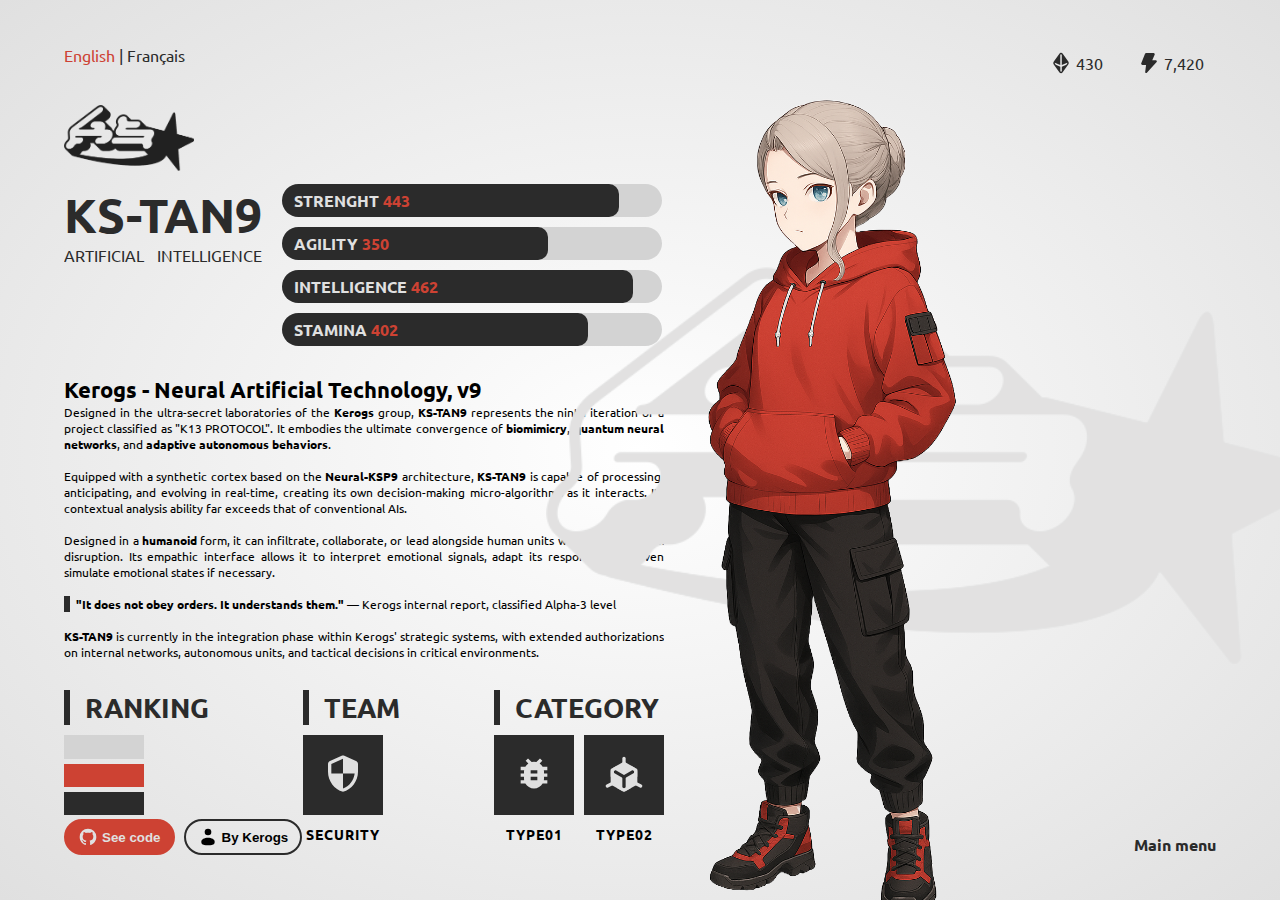
==== index.html @ 2102ae28 "first commit" ====
<!DOCTYPE html>
<html lang="en">

<head>
    <meta charset="UTF-8">
    <meta name="viewport" content="width=device-width, initial-scale=1.0">
    <title>Document</title>
    <link rel="stylesheet" href="css/style.css">

    <meta name="title" content="Kerogs - Character Profile">
    <meta name="description" content="Character presentation profile in sci-fi / futuristic style. Created by Kerogs">
    <meta name="keywords"
        content="css, scss design, sci-fi, profile, presentation, future, futuristic, github, kerogs, template">
    <meta name="robots" content="index, follow">
    <meta http-equiv="Content-Type" content="text/html; charset=utf-8">
    <meta name="language" content="English">
    <meta name="author" content="Kerogs">

</head>

<body>

    <div class="boxSlider">

        <div class="boxSlider__item">
            <div class="inner">
                <div class="inner__content">

                    <div class="left">
                        <a href="https://github.com/kerogs" target="_blank">
                            <img src="assets/ks_600.png" alt="" class="logo">
                        </a>

                        <div class="status">
                            <div class="name">
                                <h3>KS-TAN9</h3>
                                <p>artificial intelligence</p>
                            </div>
                            <div class="stats">
                                <div data-percent="88.6" class="stats__item">
                                    <div data-percent="88.6" class="bar"></div>
                                    <p>STRENGHT <span>443</span></p>
                                </div>
                                <div class="stats__item">
                                    <div data-percent="70" class="bar"></div>
                                    <p>AGILITY <span>350</span></p>
                                </div>
                                <div class="stats__item">
                                    <div data-percent="92.4" class="bar"></div>
                                    <p>INTELLIGENCE <span>462</span></p>
                                </div>
                                <div class="stats__item">
                                    <div data-percent="80.4" class="bar"></div>
                                    <p>STAMINA <span>402</span></p>
                                </div>
                            </div>
                        </div>

                        <div class="description">
                            <p class="title">
                                Kerogs - Neural Artificial Technology, v9
                            </p>

                            <div class="descArea">
                                <div class="animation">
                                    <div class="animation__box"></div>
                                    <div class="animation__box"></div>
                                    <div class="animation__box"></div>
                                    <div class="animation__box"></div>
                                </div>
                                <p class="desc">
                                    Designed in the ultra-secret laboratories of the <b>Kerogs</b> group, <b>KS-TAN9</b>
                                    represents the ninth iteration of a project classified as "K13 PROTOCOL". It
                                    embodies the ultimate convergence of <b>biomimicry</b>, <b>quantum neural
                                        networks</b>, and <b>adaptive autonomous behaviors</b>. <br><br> Equipped with a
                                    synthetic cortex based on the <b>Neural-KSP9</b> architecture, <b>KS-TAN9</b> is
                                    capable of processing, anticipating, and evolving in real-time, creating its own
                                    decision-making micro-algorithms as it interacts. Its contextual analysis ability
                                    far exceeds that of conventional AIs. <br><br> Designed in a <b>humanoid</b> form,
                                    it can infiltrate, collaborate, or lead alongside human units without perceptual
                                    disruption. Its empathic interface allows it to interpret emotional signals, adapt
                                    its responses, and even simulate emotional states if necessary. <br><br> <span
                                        class="quote"> <b>"It does not obey orders. It understands them."</b> — Kerogs
                                        internal report, classified Alpha-3 level </span> <br><br> <b>KS-TAN9</b> is
                                    currently in the integration phase within Kerogs' strategic systems, with extended
                                    authorizations on internal networks, autonomous units, and tactical decisions in
                                    critical environments.
                                </p>
                            </div>
                        </div>

                        <div class="category">
                            <div class="category__item">
                                <p class="title">
                                    RANKING
                                </p>
                                <div class="box">
                                    <div class="box__item">
                                        <div class="bar">
                                            <div class="bar__item empty"></div>
                                            <div class="bar__item active"></div>
                                            <div class="bar__item"></div>
                                        </div>
                                        <p>SSR+</p>
                                    </div>
                                </div>
                            </div>

                            <div class="category__item">
                                <p class="title">
                                    TEAM
                                </p>
                                <div class="box">
                                    <div class="box__item">
                                        <div class="square">
                                            <div class="middle">
                                                <svg xmlns="http://www.w3.org/2000/svg" width="24" height="24"
                                                    viewBox="0 0 24 24">
                                                    <path
                                                        d="m11.19 1.36l-7 3.11C3.47 4.79 3 5.51 3 6.3V11c0 5.55 3.84 10.74 9 12c5.16-1.26 9-6.45 9-12V6.3c0-.79-.47-1.51-1.19-1.83l-7-3.11c-.51-.23-1.11-.23-1.62 0M12 11.99h7c-.53 4.12-3.28 7.79-7 8.94V12H5V6.3l7-3.11z" />
                                                </svg>
                                            </div>
                                        </div>
                                        <p>SECURITY</p>
                                    </div>
                                </div>
                            </div>

                            <div class="category__item">
                                <p class="title">
                                    CATEGORY
                                </p>
                                <div class="box">
                                    <div class="box__item">
                                        <div class="square">
                                            <div class="middle">
                                                <svg xmlns="http://www.w3.org/2000/svg" width="24" height="24"
                                                    viewBox="0 0 24 24">
                                                    <path
                                                        d="M14 12h-4v-2h4m0 6h-4v-2h4m6-6h-2.81a6 6 0 0 0-1.82-1.96L17 4.41L15.59 3l-2.17 2.17a6 6 0 0 0-2.83 0L8.41 3L7 4.41l1.62 1.63C7.88 6.55 7.26 7.22 6.81 8H4v2h2.09c-.05.33-.09.66-.09 1v1H4v2h2v1c0 .34.04.67.09 1H4v2h2.81c1.04 1.79 2.97 3 5.19 3s4.15-1.21 5.19-3H20v-2h-2.09c.05-.33.09-.66.09-1v-1h2v-2h-2v-1c0-.34-.04-.67-.09-1H20z" />
                                                </svg>
                                            </div>
                                        </div>
                                        <p>TYPE01</p>
                                    </div>

                                    <div class="box__item">
                                        <div class="square">
                                            <div class="middle">
                                                <svg xmlns="http://www.w3.org/2000/svg" width="48" height="48"
                                                    viewBox="0 0 48 48">
                                                    <defs>
                                                        <mask id="ipSCoordinateSystem0">
                                                            <g fill="none" stroke-linejoin="round" stroke-width="4">
                                                                <path fill="#fff" stroke="#fff"
                                                                    d="m24 12l14 8v16l-14 8l-14-8V20z" />
                                                                <path stroke="#fff" stroke-linecap="round"
                                                                    d="M24 6v6" />
                                                                <path stroke="#000" stroke-linecap="round"
                                                                    d="m10 20l14 8l14-8" />
                                                                <path stroke="#fff" stroke-linecap="round"
                                                                    d="m38 36l6 3M4 39l6-3" />
                                                                <path stroke="#000" stroke-linecap="round"
                                                                    d="M24 28v16" />
                                                                <path stroke="#fff"
                                                                    d="m31 16l7 4v8M17 16l-7 4v8m7 12l7 4l7-4" />
                                                            </g>
                                                        </mask>
                                                    </defs>
                                                    <path d="M0 0h48v48H0z" mask="url(#ipSCoordinateSystem0)" />
                                                </svg>
                                            </div>
                                        </div>
                                        <p>TYPE02</p>
                                    </div>
                                </div>
                            </div>
                        </div>
                    </div>
                    <img class="teams_background" src="./assets/ks_600.png" alt="">

                    <img src="./assets/ks-tan9.png" alt="" class="character">

                    <div class="costs">
                        <p><svg xmlns="http://www.w3.org/2000/svg" width="24" height="24" viewBox="0 0 24 24">
                                <path fill="currentColor"
                                    d="m19.294 10.377l-5.74-7.896a1.9 1.9 0 0 0-.652-.55a1.6 1.6 0 0 0-.681-.181h-.301c-.238.01-.47.072-.681.18c-.26.13-.487.319-.662.551l-5.74 7.896A2.74 2.74 0 0 0 4.304 12q-.007.09 0 .18a.4.4 0 0 0 0 .15a.3.3 0 0 0 0 .14c.057.414.216.806.461 1.143l5.751 7.896c.17.235.394.427.652.56c.214.1.445.162.68.181h.301a1.83 1.83 0 0 0 1.333-.741l5.741-7.886c.249-.347.41-.75.471-1.172a.14.14 0 0 0 0-.07q.015-.09 0-.18a.7.7 0 0 0 0-.201a2.75 2.75 0 0 0-.4-1.623m-1.212 2.364l-.701 1.002l-4.56 1.884v4.379l-.49.67a.2.2 0 0 1-.11.091a.34.34 0 0 1-.311 0a.24.24 0 0 1-.11-.09l-.481-.661v-4.389l-4.57-1.884l-.7-1.002A1.23 1.23 0 0 1 5.807 12a1 1 0 0 1 0-.3l5.47 2.264v-9.94l.472-.65a.3.3 0 0 1 .12-.101a.4.4 0 0 1 .16 0a.4.4 0 0 1 .15 0a.22.22 0 0 1 .11.1l.492.671v9.92l5.46-2.265a.8.8 0 0 1 .05.301c.01.263-.063.523-.21.741" />
                            </svg> 430</p>
                        <p><svg xmlns="http://www.w3.org/2000/svg" width="24" height="24" viewBox="0 0 24 24">
                                <path fill="currentColor"
                                    d="M19.836 10.486a.9.9 0 0 1-.21.47l-9.75 10.71a.94.94 0 0 1-.49.33q-.125.015-.25 0a1 1 0 0 1-.41-.09a.92.92 0 0 1-.45-.46a.9.9 0 0 1-.07-.58l.86-6.86h-3.63a1.7 1.7 0 0 1-.6-.15a1.29 1.29 0 0 1-.68-.99a1.3 1.3 0 0 1 .09-.62l3.78-9.45c.1-.239.266-.444.48-.59a1.3 1.3 0 0 1 .72-.21h7.24c.209.004.414.055.6.15c.188.105.349.253.47.43c.112.179.18.38.2.59a1.2 1.2 0 0 1-.1.61l-2.39 5.57h3.65a1 1 0 0 1 .51.16a1 1 0 0 1 .43 1z" />
                            </svg> 7,420</p>
                    </div>

                    <div class="menuBtn">
                        <a href="https://github.com/kerogs" target="_blank">
                            <p>Main menu</p>
                        </a>
                    </div>

                    <div class="actionMenu">
                        <a href="https://github.com/kerogs/sci-fi_design">
                            <button class="active">
                                <svg xmlns="http://www.w3.org/2000/svg" width="24" height="24" viewBox="0 0 24 24">
                                    <path
                                        d="M12 2A10 10 0 0 0 2 12c0 4.42 2.87 8.17 6.84 9.5c.5.08.66-.23.66-.5v-1.69c-2.77.6-3.36-1.34-3.36-1.34c-.46-1.16-1.11-1.47-1.11-1.47c-.91-.62.07-.6.07-.6c1 .07 1.53 1.03 1.53 1.03c.87 1.52 2.34 1.07 2.91.83c.09-.65.35-1.09.63-1.34c-2.22-.25-4.55-1.11-4.55-4.92c0-1.11.38-2 1.03-2.71c-.1-.25-.45-1.29.1-2.64c0 0 .84-.27 2.75 1.02c.79-.22 1.65-.33 2.5-.33s1.71.11 2.5.33c1.91-1.29 2.75-1.02 2.75-1.02c.55 1.35.2 2.39.1 2.64c.65.71 1.03 1.6 1.03 2.71c0 3.82-2.34 4.66-4.57 4.91c.36.31.69.92.69 1.85V21c0 .27.16.59.67.5C19.14 20.16 22 16.42 22 12A10 10 0 0 0 12 2" />
                                </svg>
                                <p>See code</p>
                            </button>
                        </a>
                        <a href="https://github.com/kerogs">
                            <button>
                                <svg xmlns="http://www.w3.org/2000/svg" width="24" height="24" viewBox="0 0 24 24">
                                    <circle cx="12" cy="6" r="4" />
                                    <path fill="currentColor"
                                        d="M20 17.5c0 2.485 0 4.5-8 4.5s-8-2.015-8-4.5S7.582 13 12 13s8 2.015 8 4.5" />
                                </svg>
                                <p>By Kerogs</p>
                            </button>
                        </a>
                    </div>

                    <div class="lang">
                        <a class="active" href="/index.html">
                            English
                        </a>
                        |
                        <a href="/index_fr.html">
                            Français
                        </a>
                    </div>
                </div>
            </div>
        </div>

    </div>

    <script>
        document.addEventListener("DOMContentLoaded", function () {
            const bars = document.querySelectorAll('.stats__item .bar');

            bars.forEach(function (bar) {
                const percent = bar.getAttribute('data-percent'); // Récupère le pourcentage

                // Ajoute un délai avant de changer la largeur
                setTimeout(function () {
                    bar.style.width = percent + '%'; // Applique la largeur en fonction du pourcentage
                }, 100); // Petit délai de 100ms avant de commencer l'animation
            });
        });
    </script>

</body>

</html>
---- css/style.css ----
@import url("https://fonts.googleapis.com/css2?family=Ubuntu:ital,wght@0,300;0,400;0,500;0,700;1,300;1,400;1,500;1,700&display=swap");
* {
  margin: 0;
  padding: 0;
  box-sizing: border-box;
}
*::-moz-selection {
  background-color: #cd4233;
  color: #2b2b2b;
}
*::selection {
  background-color: #cd4233;
  color: #2b2b2b;
}

body {
  font-family: "Ubuntu", sans-serif;
  background-color: #e0e0e0;
}

.boxSlider {
  position: relative;
  width: 100%;
  height: 100vh;
  overflow: hidden;
}
.boxSlider__item {
  position: absolute;
  top: 0;
  left: 0;
  width: 100%;
  height: 100vh;
  background: radial-gradient(#fff, #e0e0e0);
}
.boxSlider__item .inner {
  position: absolute;
  top: 50%;
  left: 50%;
  transform: translate(-50%, -50%);
  width: 90vw;
  height: 90vh;
}
.boxSlider__item .inner__content {
  position: relative;
  width: 100%;
  height: 100%;
}
.boxSlider__item .inner__content .left {
  position: absolute;
  top: 60px;
  left: 0;
  width: 600px;
  overflow: hidden;
}
.boxSlider__item .inner__content .left .logo {
  width: 130px;
  filter: brightness(0) saturate(100%) invert(7%) sepia(20%) saturate(7%) hue-rotate(1deg) brightness(96%) contrast(86%);
}
.boxSlider__item .inner__content .left .status {
  display: flex;
  gap: 20px;
  margin-top: 10px;
}
.boxSlider__item .inner__content .left .status .name {
  color: #2b2b2b;
}
.boxSlider__item .inner__content .left .status .name h3 {
  font-size: 3em;
  text-transform: uppercase;
}
.boxSlider__item .inner__content .left .status .name p {
  text-align: justify;
  text-transform: uppercase;
}
.boxSlider__item .inner__content .left .status .name p::after {
  content: "";
  display: inline-block;
  width: 100%;
}
.boxSlider__item .inner__content .left .status .stats {
  display: flex;
  flex-direction: column;
  gap: 10px;
}
.boxSlider__item .inner__content .left .status .stats .stats__item {
  position: relative;
  background-color: lightgray;
  width: 380px;
  padding: 6px 12px;
  border-radius: 99px;
  z-index: 1;
  overflow: hidden;
}
.boxSlider__item .inner__content .left .status .stats .stats__item p {
  color: #e0e0e0;
  font-weight: 900;
  z-index: 2;
  text-transform: uppercase;
}
.boxSlider__item .inner__content .left .status .stats .stats__item p span {
  color: #cd4233;
}
.boxSlider__item .inner__content .left .status .stats .stats__item .bar {
  position: absolute;
  top: 0;
  left: 0;
  height: 100%;
  width: 0%;
  background-color: #2b2b2b;
  border-radius: 10px;
  z-index: -1;
}
.boxSlider__item .inner__content .left .status .stats .stats__item:nth-child(1) .bar {
  transition: 1s;
}
.boxSlider__item .inner__content .left .status .stats .stats__item:nth-child(2) .bar {
  transition: 2s;
}
.boxSlider__item .inner__content .left .status .stats .stats__item:nth-child(3) .bar {
  transition: 3s;
}
.boxSlider__item .inner__content .left .status .stats .stats__item:nth-child(4) .bar {
  transition: 4s;
}
.boxSlider__item .inner__content .left .description {
  margin-top: 30px;
  font-size: 22px;
}
.boxSlider__item .inner__content .left .description p.title {
  font-weight: 900;
}
.boxSlider__item .inner__content .left .description .descArea {
  position: relative;
  width: 100%;
  height: 100%;
}
.boxSlider__item .inner__content .left .description .descArea p.desc {
  width: 600px;
  font-size: 12px;
  text-align: justify;
  animation: textAppearPart2 2.2s ease-out;
}
.boxSlider__item .inner__content .left .description .descArea p.desc span.quote {
  border-left: #2b2b2b 6px solid;
  padding-left: 6px;
}
.boxSlider__item .inner__content .left .description .descArea .animation {
  display: flex;
  flex-wrap: nowrap;
  position: absolute;
  top: 0;
  left: 0;
  width: 100%;
  height: 100%;
}
.boxSlider__item .inner__content .left .description .descArea .animation__box {
  flex: 1;
  height: 0;
  background-color: #2b2b2b;
  opacity: 1;
  animation: textAppear 2s ease-out;
  z-index: 2;
}
.boxSlider__item .inner__content .left .description .descArea .animation__box:nth-child(1) {
  animation-delay: 0.1s;
}
.boxSlider__item .inner__content .left .description .descArea .animation__box:nth-child(2) {
  animation-delay: 0.2s;
}
.boxSlider__item .inner__content .left .description .descArea .animation__box:nth-child(3) {
  animation-delay: 0.3s;
}
.boxSlider__item .inner__content .left .description .descArea .animation__box:nth-child(4) {
  animation-delay: 0.4s;
}
.boxSlider__item .inner__content .left .description .descArea .animation__box:nth-child(5) {
  animation-delay: 0.5s;
}
.boxSlider__item .inner__content .left .description .descArea .animation__box:nth-child(6) {
  animation-delay: 0.6s;
}
.boxSlider__item .inner__content .left .description .descArea .animation__box:nth-child(7) {
  animation-delay: 0.7s;
}
.boxSlider__item .inner__content .left .description .descArea .animation__box:nth-child(8) {
  animation-delay: 0.8s;
}
.boxSlider__item .inner__content .left .description .descArea .animation__box:nth-child(9) {
  animation-delay: 0.9s;
}
.boxSlider__item .inner__content .left .description .descArea .animation__box:nth-child(10) {
  animation-delay: 1s;
}
@keyframes textAppear {
  0% {
    height: 0;
  }
  50% {
    height: 100%;
  }
  70% {
    height: 100%;
  }
  100% {
    height: 0;
  }
}
@keyframes textAppearPart2 {
  0% {
    opacity: 0;
  }
  50% {
    opacity: 0;
  }
  60% {
    opacity: 1;
  }
  100% {
    opacity: 1;
  }
}
.boxSlider__item .inner__content .left .category {
  display: flex;
  margin-top: 30px;
  width: 100%;
  justify-content: space-between;
  text-transform: uppercase;
}
.boxSlider__item .inner__content .left .category__item {
  display: flex;
  flex-direction: column;
  gap: 10px;
}
.boxSlider__item .inner__content .left .category__item .title {
  font-weight: 900;
  color: #2b2b2b;
  font-size: 1.7em;
  border-left: 6px solid #2b2b2b;
  padding-left: 15px;
}
.boxSlider__item .inner__content .left .category__item .box {
  display: flex;
  gap: 10px;
}
.boxSlider__item .inner__content .left .category__item .box .box__item .square {
  width: 80px;
  height: 80px;
  position: relative;
  background-color: #2b2b2b;
  overflow: hidden;
  transition: 0.3s;
}
.boxSlider__item .inner__content .left .category__item .box .box__item .square:hover {
  background-color: lightgray;
}
.boxSlider__item .inner__content .left .category__item .box .box__item .square:hover .middle svg {
  fill: #2b2b2b;
}
.boxSlider__item .inner__content .left .category__item .box .box__item .bar {
  display: flex;
  flex-direction: column;
  gap: 5px;
  justify-content: space-between;
  width: 80px;
  height: 80px;
}
.boxSlider__item .inner__content .left .category__item .box .box__item .bar__item {
  width: 100%;
  height: 100%;
  background-color: #2b2b2b;
}
.boxSlider__item .inner__content .left .category__item .box .box__item .bar__item.active {
  background-color: #cd4233;
}
.boxSlider__item .inner__content .left .category__item .box .box__item .bar__item.empty {
  background-color: lightgray;
}
.boxSlider__item .inner__content .left .category__item .box .box__item p {
  margin-top: 10px;
  font-weight: 900;
  letter-spacing: 1px;
  text-align: center;
  font-size: 14px;
  text-transform: uppercase;
}
.boxSlider__item .inner__content .left .category__item .box .box__item .middle {
  position: absolute;
  top: 50%;
  left: 50%;
  transform: translate(-50%, -50%);
}
.boxSlider__item .inner__content .left .category__item .box .box__item .middle svg {
  width: 40px;
  height: 40px;
  fill: #e0e0e0;
}
.boxSlider__item .inner__content .left .category__item .box .box__item .middle img {
  width: 100%;
  filter: brightness(0) saturate(100%) invert(88%) sepia(1%) saturate(34%) hue-rotate(314deg) brightness(102%) contrast(96%);
}
.boxSlider__item .inner__content .left .category__item .box .box__item .middle.text {
  color: #e0e0e0;
  font-weight: 900;
  font-size: 3em;
}
.boxSlider__item .inner__content .teams_background {
  position: absolute;
  bottom: 50vh;
  transform: translateY(70%) scale(1.3);
  right: -20px;
  filter: brightness(0) saturate(100%) invert(88%) sepia(1%) saturate(34%) hue-rotate(314deg) brightness(102%) contrast(96%);
}
.boxSlider__item .inner__content .character {
  position: absolute;
  bottom: -50px;
  right: 20vw;
  height: 90vh;
}
.boxSlider__item .inner__content .costs {
  position: absolute;
  top: 0;
  right: 0;
  display: flex;
  align-items: center;
  gap: 10px;
}
.boxSlider__item .inner__content .costs p {
  display: flex;
  align-items: center;
  gap: 3px;
  padding: 6px 12px;
  color: #2b2b2b;
  border-radius: 99px;
  cursor: pointer;
}
.boxSlider__item .inner__content .costs p:hover {
  background-color: #cd4233;
  color: #e0e0e0;
}
.boxSlider__item .inner__content .menuBtn {
  position: absolute;
  bottom: 0;
  right: 0;
  display: flex;
  align-items: center;
  gap: 9px;
}
.boxSlider__item .inner__content .menuBtn a {
  text-decoration: none;
  color: #2b2b2b;
}
.boxSlider__item .inner__content .menuBtn p {
  position: relative;
  font-weight: 900;
  transition: 0.3s;
}
.boxSlider__item .inner__content .menuBtn p::before {
  content: "";
  position: absolute;
  bottom: -3px;
  left: 0px;
  display: block;
  width: 0;
  height: 3px;
  background: #cd4233;
  z-index: -1;
  transition: 0.3s ease-in-out;
}
.boxSlider__item .inner__content .menuBtn p:hover {
  letter-spacing: 1px;
}
.boxSlider__item .inner__content .menuBtn p:hover::before {
  width: 100%;
}
.boxSlider__item .inner__content .actionMenu {
  position: absolute;
  bottom: 0;
  left: 0;
  display: flex;
  align-items: center;
  gap: 9px;
}
.boxSlider__item .inner__content .actionMenu a {
  text-decoration: none;
}
.boxSlider__item .inner__content .actionMenu a button {
  border: none;
  background: none;
  cursor: pointer;
  display: flex;
  gap: 4px;
  align-items: center;
  border: 2px solid #2b2b2b;
  padding: 6px 12px;
  border-radius: 99px;
  font-weight: 900;
  transition: 0.3s;
}
.boxSlider__item .inner__content .actionMenu a button svg {
  width: 20px;
  height: 20px;
}
.boxSlider__item .inner__content .actionMenu a button.active {
  background-color: #cd4233;
  color: #e0e0e0;
  border: 2px solid #cd4233;
}
.boxSlider__item .inner__content .actionMenu a button.active svg {
  fill: #e0e0e0;
}
.boxSlider__item .inner__content .actionMenu a button.active:hover {
  border: 2px solid #2b2b2b;
  border: 2px solid #cd4233;
}
.boxSlider__item .inner__content .actionMenu a button:hover {
  opacity: 0.8;
  letter-spacing: 1px;
}
.boxSlider__item .inner__content .lang {
  position: absolute;
  top: 0;
  left: 0;
  text-decoration: none;
  color: #2b2b2b;
}
.boxSlider__item .inner__content .lang a {
  text-decoration: none;
  color: #2b2b2b;
}
.boxSlider__item .inner__content .lang a.active {
  color: #cd4233;
}
.boxSlider__item .inner__content .lang a:hover {
  text-decoration: underline;
}/*# sourceMappingURL=style.css.map */
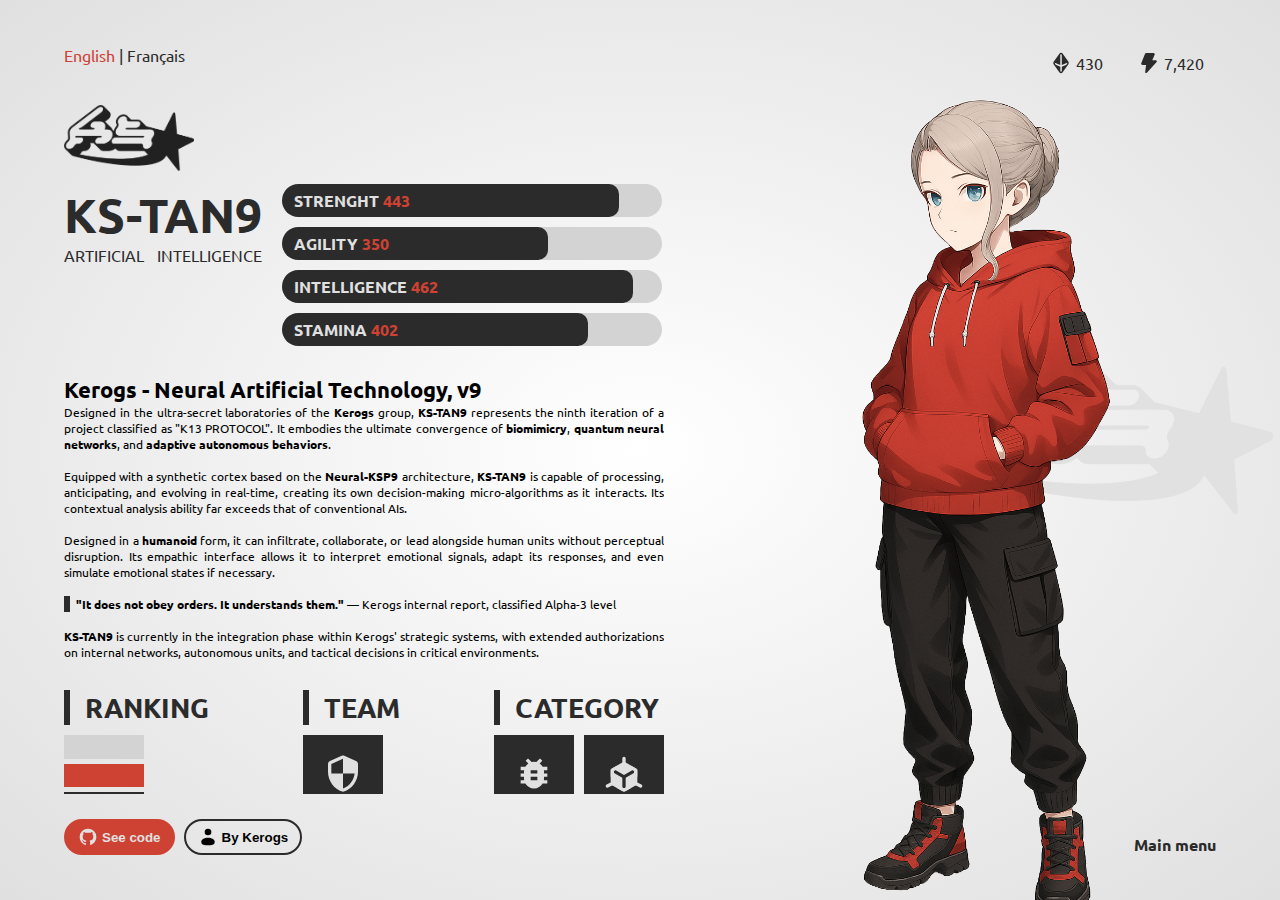
==== commit 955e1ab1: "add readme and preview, and Some little correction" ====
--- a/index.html
+++ b/index.html
@@ -4,7 +4,7 @@
 <head>
     <meta charset="UTF-8">
     <meta name="viewport" content="width=device-width, initial-scale=1.0">
-    <title>Document</title>
+    <title>Kerogs | SCI-FI Design</title>
     <link rel="stylesheet" href="css/style.css">
 
     <meta name="title" content="Kerogs - Character Profile">
@@ -193,13 +193,13 @@
                     </div>
 
                     <div class="menuBtn">
-                        <a href="https://github.com/kerogs" target="_blank">
+                        <a href="https://github.com/kerogs/sci-fi_design" target="_blank">
                             <p>Main menu</p>
                         </a>
                     </div>
 
                     <div class="actionMenu">
-                        <a href="https://github.com/kerogs/sci-fi_design">
+                        <a href="https://github.com/kerogs/sci-fi_design" target="_blank">
                             <button class="active">
                                 <svg xmlns="http://www.w3.org/2000/svg" width="24" height="24" viewBox="0 0 24 24">
                                     <path
@@ -208,7 +208,7 @@
                                 <p>See code</p>
                             </button>
                         </a>
-                        <a href="https://github.com/kerogs">
+                        <a href="https://github.com/kerogs" target="_blank">
                             <button>
                                 <svg xmlns="http://www.w3.org/2000/svg" width="24" height="24" viewBox="0 0 24 24">
                                     <circle cx="12" cy="6" r="4" />
@@ -220,7 +220,7 @@
                         </a>
                     </div>
 
-                    <div class="lang">
+                    <nav class="lang">
                         <a class="active" href="/index.html">
                             English
                         </a>
@@ -228,8 +228,16 @@
                         <a href="/index_fr.html">
                             Français
                         </a>
-                    </div>
+                    </nav>
                 </div>
+            </div>
+        </div>
+
+        <div class="pc-only">
+            <div class="ccenter">
+                <img src="./assets/ks_600.png" alt="">
+                <p><b>Page not available on smaller devices</b></p>
+                <p>As this page is a demonstration only, it has not been optimized for smaller devices. To view it properly, you'll need a larger screen.</p>
             </div>
         </div>
 
--- a/css/style.css
+++ b/css/style.css
@@ -37,6 +37,7 @@
   top: 50%;
   left: 50%;
   transform: translate(-50%, -50%);
+  z-index: 2;
   width: 90vw;
   height: 90vh;
 }
@@ -50,7 +51,8 @@
   top: 60px;
   left: 0;
   width: 600px;
-  overflow: hidden;
+  height: 85%;
+  overflow: auto;
 }
 .boxSlider__item .inner__content .left .logo {
   width: 130px;
@@ -309,12 +311,29 @@
   transform: translateY(70%) scale(1.3);
   right: -20px;
   filter: brightness(0) saturate(100%) invert(88%) sepia(1%) saturate(34%) hue-rotate(314deg) brightness(102%) contrast(96%);
+  z-index: 0;
+}
+@media screen and (max-width: 1500px) {
+  .boxSlider__item .inner__content .teams_background {
+    width: 500px;
+  }
+}
+@media screen and (max-width: 1300px) {
+  .boxSlider__item .inner__content .teams_background {
+    width: 250px;
+  }
 }
 .boxSlider__item .inner__content .character {
   position: absolute;
   bottom: -50px;
   right: 20vw;
   height: 90vh;
+  z-index: 3;
+}
+@media screen and (max-width: 1300px) {
+  .boxSlider__item .inner__content .character {
+    right: 8vw;
+  }
 }
 .boxSlider__item .inner__content .costs {
   position: absolute;
@@ -432,4 +451,35 @@
 }
 .boxSlider__item .inner__content .lang a:hover {
   text-decoration: underline;
+}
+
+.pc-only {
+  display: none;
+  position: fixed;
+  top: 0;
+  left: 0;
+  width: 100%;
+  height: 100%;
+  background: radial-gradient(#fff, #e0e0e0);
+  z-index: 9;
+}
+.pc-only .ccenter {
+  position: absolute;
+  top: 50%;
+  left: 50%;
+  transform: translate(-50%, -50%);
+  display: flex;
+  flex-direction: column;
+  gap: 30px;
+  width: 80vw;
+}
+.pc-only .ccenter img {
+  width: 150px;
+  filter: brightness(0) saturate(100%) invert(7%) sepia(20%) saturate(7%) hue-rotate(1deg) brightness(96%) contrast(86%);
+}
+
+@media screen and (max-width: 1000px) {
+  .pc-only {
+    display: block;
+  }
 }/*# sourceMappingURL=style.css.map */